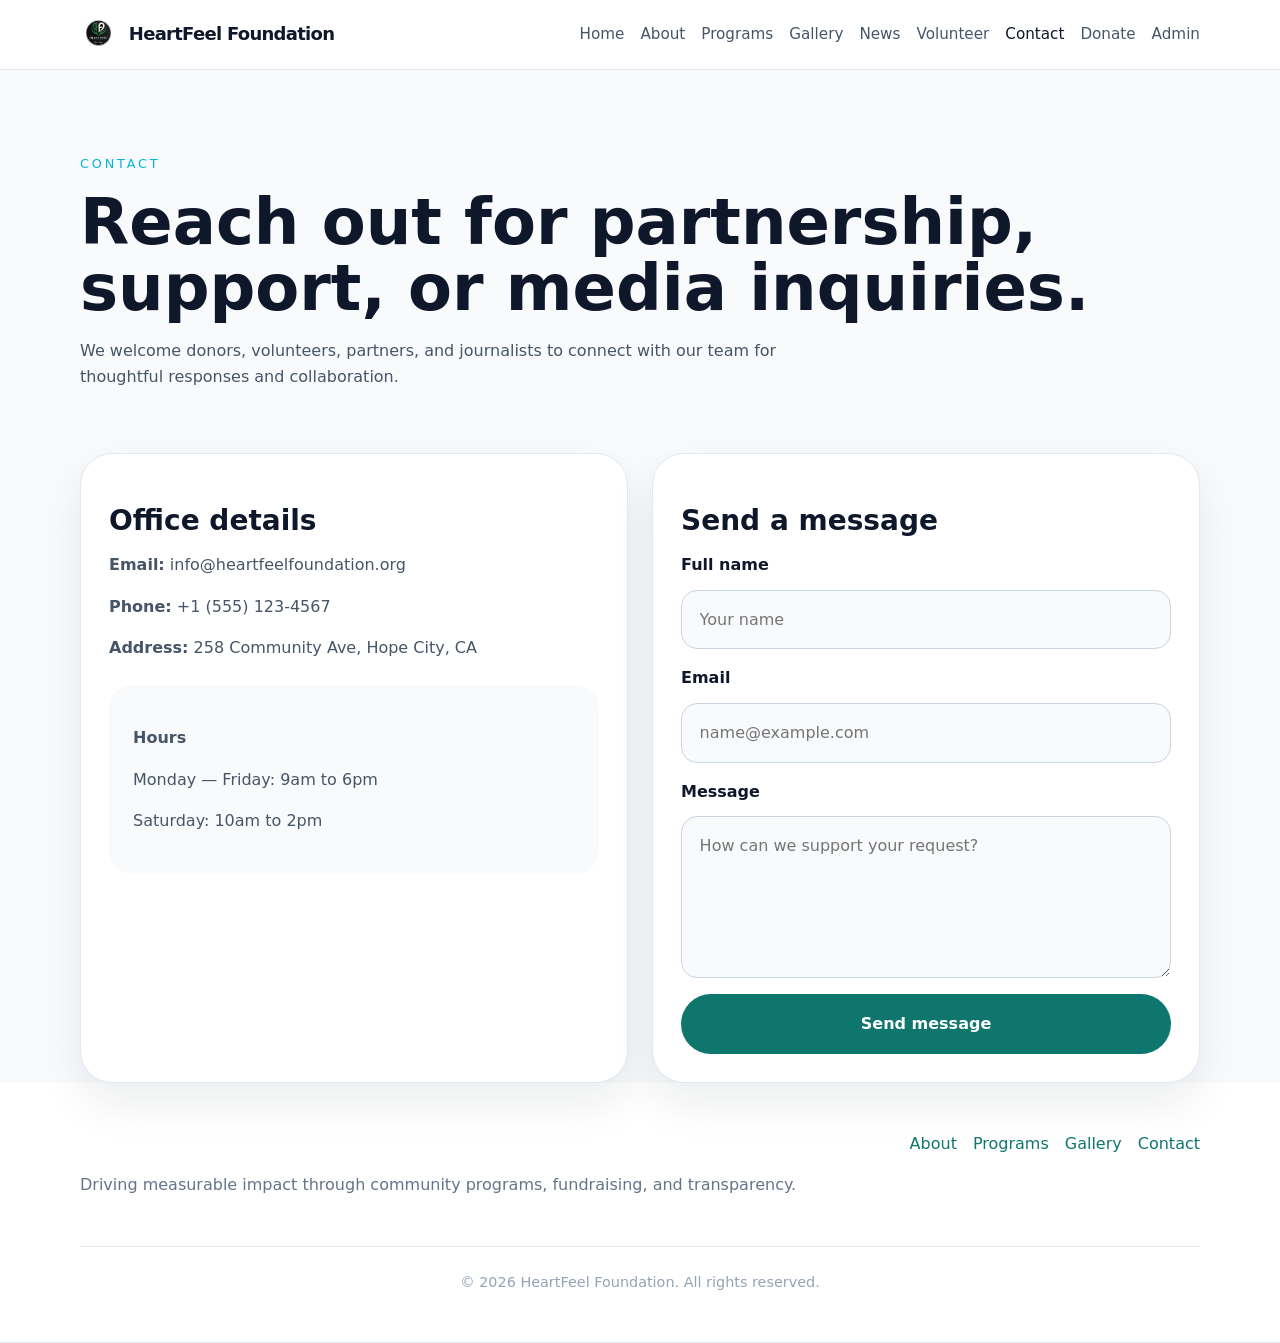
==== contact.html @ f9483cbe "Initial HeartFeel Foundation website" ====
<!DOCTYPE html>
<html lang="en">
  <head>
    <meta charset="UTF-8" />
    <meta name="viewport" content="width=device-width, initial-scale=1.0" />
    <meta name="description" content="Contact HeartFeel Foundation for partnership, support, or media inquiries." />
    <title>Contact | HeartFeel Foundation</title>
    <link rel="stylesheet" href="assets/css/styles.css" />
  </head>
  <body data-page="contact">
    <header class="site-header">
      <div class="container site-nav">
        <a href="index.html" class="site-brand">
          <img src="assets/images/logo.png" alt="HeartFeel Foundation logo" class="site-logo" />
          <span class="site-brand-text">HeartFeel Foundation</span>
        </a>
        <button class="nav-toggle" aria-expanded="false" aria-controls="main-navigation">Menu</button>
        <nav id="main-navigation" class="site-links">
          <a href="index.html">Home</a>
          <a href="about.html">About</a>
          <a href="programs.html">Programs</a>
          <a href="gallery.html">Gallery</a>
          <a href="blog.html">News</a>
          <a href="volunteer.html">Volunteer</a>
          <a href="contact.html" class="active">Contact</a>
          <a href="donate.html">Donate</a>
          <a href="admin.html">Admin</a>
        </nav>
      </div>
    </header>

    <main>
      <section class="container hero">
        <span class="section-subtitle" id="contact-hero-subtitle">Contact</span>
        <h1 class="hero-title" id="contact-hero-title">Reach out for partnership, support, or media inquiries.</h1>
        <p class="hero-copy" id="contact-hero-copy">We welcome donors, volunteers, partners, and journalists to connect with our team for thoughtful responses and collaboration.</p>
      </section>

      <section class="container cards-grid" id="contact-details-wrapper">
        <article class="contact-card" id="contact-details">
          <h2 class="section-heading" id="contact-details-title">Office details</h2>
          <p><strong>Email:</strong> <span id="contact-email">info@heartfeelfoundation.org</span></p>
          <p><strong>Phone:</strong> <span id="contact-phone">+1 (555) 123-4567</span></p>
          <p><strong>Address:</strong> <span id="contact-address">258 Community Ave, Hope City, CA</span></p>
          <div style="margin-top: 1.5rem; padding: 1.5rem; border-radius: 1.5rem; background: #f8fafc;">
            <p><strong>Hours</strong></p>
            <p id="contact-hours-day1">Monday — Friday: 9am to 6pm</p>
            <p id="contact-hours-day2">Saturday: 10am to 2pm</p>
          </div>
        </article>
        <article class="contact-card">
          <h2 class="section-heading">Send a message</h2>
          <form class="form-grid" method="post" action="#">
            <div class="form-field">
              <label for="contact-name">Full name</label>
              <input id="contact-name" name="contact-name" type="text" placeholder="Your name" required />
            </div>
            <div class="form-field">
              <label for="contact-input-email">Email</label>
              <input id="contact-input-email" name="contact-email" type="email" placeholder="name@example.com" required />
            </div>
            <div class="form-field" style="grid-column: 1 / -1;">
              <label for="contact-message">Message</label>
              <textarea id="contact-message" name="contact-message" rows="5" placeholder="How can we support your request?" required></textarea>
            </div>
            <div class="form-field" style="grid-column: 1 / -1;">
              <button type="submit" class="btn">Send message</button>
            </div>
          </form>
        </article>
      </section>
    </main>

    <footer class="site-footer">
      <div class="container footer-content">
        <div class="footer-top">
          <div>
            <strong>HeartFeel Foundation</strong>
            <p>Driving measurable impact through community programs, fundraising, and transparency.</p>
          </div>
          <div class="footer-links">
            <a href="about.html">About</a>
            <a href="programs.html">Programs</a>
            <a href="gallery.html">Gallery</a>
            <a href="contact.html">Contact</a>
          </div>
        </div>
        <div class="footer-bottom">© 2026 HeartFeel Foundation. All rights reserved.</div>
      </div>
    </footer>

    <script src="assets/js/main.js" defer></script>
  </body>
</html>
---- assets/css/styles.css ----
/* Global styles */
:root {
  color-scheme: light;
  font-family: Inter, system-ui, -apple-system, BlinkMacSystemFont, "Segoe UI", sans-serif;
  color: #0f172a;
  background: #f8fafc;
  line-height: 1.6;
}

* {
  box-sizing: border-box;
}

html {
  scroll-behavior: smooth;
}

body {
  margin: 0;
  background: #f8fafc;
  min-height: 100vh;
}

img {
  display: block;
  max-width: 100%;
}

a {
  color: #0f766e;
  text-decoration: none;
}

a:hover {
  text-decoration: underline;
}

button,
input,
select,
textarea {
  font: inherit;
}

.container {
  width: min(1120px, calc(100% - 2rem));
  margin: 0 auto;
}

.site-header,
.site-footer {
  width: 100%;
  background: #ffffff;
  border-bottom: 1px solid #e2e8f0;
}

.site-header {
  position: sticky;
  top: 0;
  z-index: 1000;
  backdrop-filter: blur(14px);
  background: rgba(255,255,255,0.96);
}

.site-nav {
  display: flex;
  flex-wrap: wrap;
  align-items: center;
  justify-content: space-between;
  gap: 1rem;
  padding: 1rem 0;
}

.site-brand {
  display: inline-flex;
  align-items: center;
  gap: 0.75rem;
  text-decoration: none;
}

.site-logo {
  width: 2.3rem;
  height: auto;
  display: block;
}

.site-brand-text {
  font-size: 1.125rem;
  font-weight: 700;
  letter-spacing: -0.04em;
  color: #0f172a;
}

.site-links {
  display: flex;
  flex-wrap: wrap;
  gap: 1rem;
  align-items: center;
}

.site-links a {
  color: #475569;
  font-size: 0.95rem;
  font-weight: 500;
}

.site-links a:hover,
.site-links a.active {
  color: #0f172a;
}

.nav-toggle {
  background: transparent;
  border: 1px solid #cbd5e1;
  border-radius: 999px;
  padding: 0.7rem 1rem;
  color: #0f172a;
  cursor: pointer;
  display: none;
}

.hero {
  padding: 5rem 0 3rem;
}

.hero-cover {
  position: relative;
  min-height: 80vh;
  padding: 6rem 0 3rem;
  background: linear-gradient(180deg, rgba(15,23,42,0.45), rgba(15,23,42,0.9)), url('../images/coverphoto.png') center/cover no-repeat;
  color: #ffffff;
}

.hero-cover .hero-overlay {
  position: absolute;
  inset: 0;
  background: rgba(15,23,42,0.45);
}

.hero-cover .hero-copy {
  position: relative;
  z-index: 1;
  color: #ffffff;
}

.hero-cover .hero-copy p,
.hero-cover .hero-copy .section-copy {
  color: rgba(255,255,255,0.9);
}

.hero-cover .button-group .btn,
.hero-cover .button-group .btn-secondary {
  border-color: rgba(255,255,255,0.18);
}

/* Admin media manager */
.media-manager {
  display: grid;
  grid-template-columns: 1fr 360px;
  gap: 1rem;
  align-items: start;
}

.media-dropzone {
  border: 2px dashed #cbd5e1;
  border-radius: 0.75rem;
  padding: 1rem;
  min-height: 160px;
  display: flex;
  align-items: center;
  justify-content: center;
  background: #fff;
}

.media-list {
  display: grid;
  grid-template-columns: repeat(auto-fill, minmax(100px, 1fr));
  gap: 0.5rem;
}

.media-item {
  position: relative;
  border-radius: 0.5rem;
  overflow: hidden;
  background: #f8fafc;
}

.media-item img,
.media-item video {
  width: 100%;
  height: 100%;
  object-fit: cover;
  display: block;
}

.media-item .media-actions {
  position: absolute;
  top: 6px;
  right: 6px;
  display: flex;
  gap: 6px;
}

.media-item button { 
  background: rgba(0,0,0,0.5);
  color: #fff;
  border: none;
  padding: 4px 6px;
  border-radius: 4px;
  font-size: 0.8rem;
  cursor: pointer;
}

.hero cover .button-group .btn,
.hero-cover .button-group .btn-secondary {
  border: 1px solid rgba(255,255,255,0.18);
}

.hero-title {
  font-size: clamp(2.75rem, 5vw, 4.5rem);
  line-height: 1.03;
  margin: 0;
}

.hero-copy,
.section-copy {
  max-width: 72ch;
  color: #475569;
}

.button-group {
  display: flex;
  gap: 1rem;
  flex-wrap: wrap;
  margin-top: 1.75rem;
}

.flex {
  display: flex;
}

.items-center {
  align-items: center;
}

.justify-between {
  justify-content: space-between;
}

.gap-4 {
  gap: 1rem;
}

.btn,
.btn-secondary {
  display: inline-flex;
  align-items: center;
  justify-content: center;
  border-radius: 999px;
  padding: 1rem 1.6rem;
  font-weight: 700;
  transition: transform 0.2s ease, background-color 0.2s ease;
}

.btn {
  background: #0f766e;
  color: #ffffff;
  border: 1px solid transparent;
}

.btn:hover {
  background: #115e59;
  transform: translateY(-1px);
}

.btn-secondary {
  color: #0f172a;
  background: #f8fafc;
  border: 1px solid #cbd5e1;
}

.stats-grid,
.cards-grid,
.gallery-grid,
.blog-grid,
.dashboard-grid {
  display: grid;
  gap: 1.5rem;
}

.stats-grid,
.dashboard-grid {
  grid-template-columns: repeat(auto-fit, minmax(240px, 1fr));
}

.cards-grid,
.gallery-grid,
.blog-grid {
  grid-template-columns: repeat(auto-fit, minmax(260px, 1fr));
}

.stats-grid {
  grid-template-columns: repeat(2, minmax(0, 1fr));
}

.cards-grid,
.gallery-grid,
.blog-grid {
  grid-template-columns: repeat(auto-fit, minmax(260px, 1fr));
}

.section-card,
.feature-card,
.testimonial-card,
.news-card,
.donate-card,
.dashboard-card,
.contact-card {
  border-radius: 2rem;
  background: #ffffff;
  box-shadow: 0 20px 45px rgba(15, 23, 42, 0.08);
  border: 1px solid #e2e8f0;
  padding: 1.75rem;
}

.section-heading {
  margin-bottom: 1rem;
  font-size: 1.75rem;
  line-height: 1.1;
  color: #0f172a;
}

.section-subtitle {
  display: inline-block;
  margin-bottom: 1rem;
  font-size: 0.8rem;
  letter-spacing: 0.22em;
  text-transform: uppercase;
  color: #06b6d4;
}

.stat-card {
  padding: 2rem;
  background: linear-gradient(180deg, #ffffff 0%, #f0f9ff 100%);
  text-align: center;
}

.stat-value {
  font-size: 2rem;
  font-weight: 700;
  color: #0f172a;
}

.stat-label {
  color: #64748b;
  margin-top: 0.6rem;
}

.feature-card h3,
.news-card h3,
.testimonial-card h3,
.donate-card h3,
.dashboard-card h3 {
  margin-top: 0;
  margin-bottom: 0.8rem;
  font-size: 1.2rem;
}

.testimonial-card p,
.news-card p,
.contact-card p,
.donate-card p {
  color: #475569;
}

.testimonial-card cite,
.feature-card span {
  display: block;
  margin-top: 1rem;
  color: #64748b;
  font-size: 0.95rem;
}

.hero-image {
  border-radius: 2rem;
  overflow: hidden;
  min-height: 28rem;
  background: linear-gradient(135deg, #06b6d4 0%, #2563eb 100%);
}

.hero-image img {
  width: 100%;
  height: 100%;
  object-fit: cover;
}

.section-card ul,
.contact-card ul {
  padding-left: 1.25rem;
  color: #475569;
}

.section-card li,
.contact-card li {
  margin-bottom: 0.75rem;
}

.form-grid {
  display: grid;
  gap: 1rem;
}

.form-field {
  display: flex;
  flex-direction: column;
}

.form-field label {
  margin-bottom: 0.75rem;
  font-weight: 600;
  color: #0f172a;
}

.form-field input,
.form-field select,
.form-field textarea {
  border: 1px solid #cbd5e1;
  border-radius: 1rem;
  background: #f8fafc;
  padding: 1rem 1.1rem;
  color: #0f172a;
  transition: border-color 0.2s ease;
}

.form-field input:focus,
.form-field select:focus,
.form-field textarea:focus {
  outline: none;
  border-color: #06b6d4;
}

.form-grid.columns-2 {
  grid-template-columns: repeat(2, minmax(0, 1fr));
}

.footer-content {
  padding: 3rem 0;
  color: #64748b;
}

.footer-content strong {
  color: #ffffff;
}

.footer-top {
  display: flex;
  flex-wrap: wrap;
  gap: 2rem;
  justify-content: space-between;
}

.footer-links {
  display: flex;
  flex-wrap: wrap;
  gap: 1rem;
}

.footer-bottom {
  margin-top: 2rem;
  border-top: 1px solid #e2e8f0;
  padding-top: 1.5rem;
  font-size: 0.9rem;
  color: #94a3b8;
  text-align: center;
}

@media (max-width: 960px) {
  .stats-grid,
  .form-grid.columns-2,
  .footer-top {
    grid-template-columns: 1fr;
  }
}

@media (max-width: 760px) {
  .nav-toggle {
    display: inline-flex;
  }

  .site-links {
    width: 100%;
    display: none;
    flex-direction: column;
    background: rgba(255,255,255,0.98);
    border: 1px solid #e2e8f0;
    border-radius: 1.5rem;
    padding: 1rem;
  }

  .site-links.open {
    display: flex;
  }

  .site-links a {
    width: 100%;
  }
}
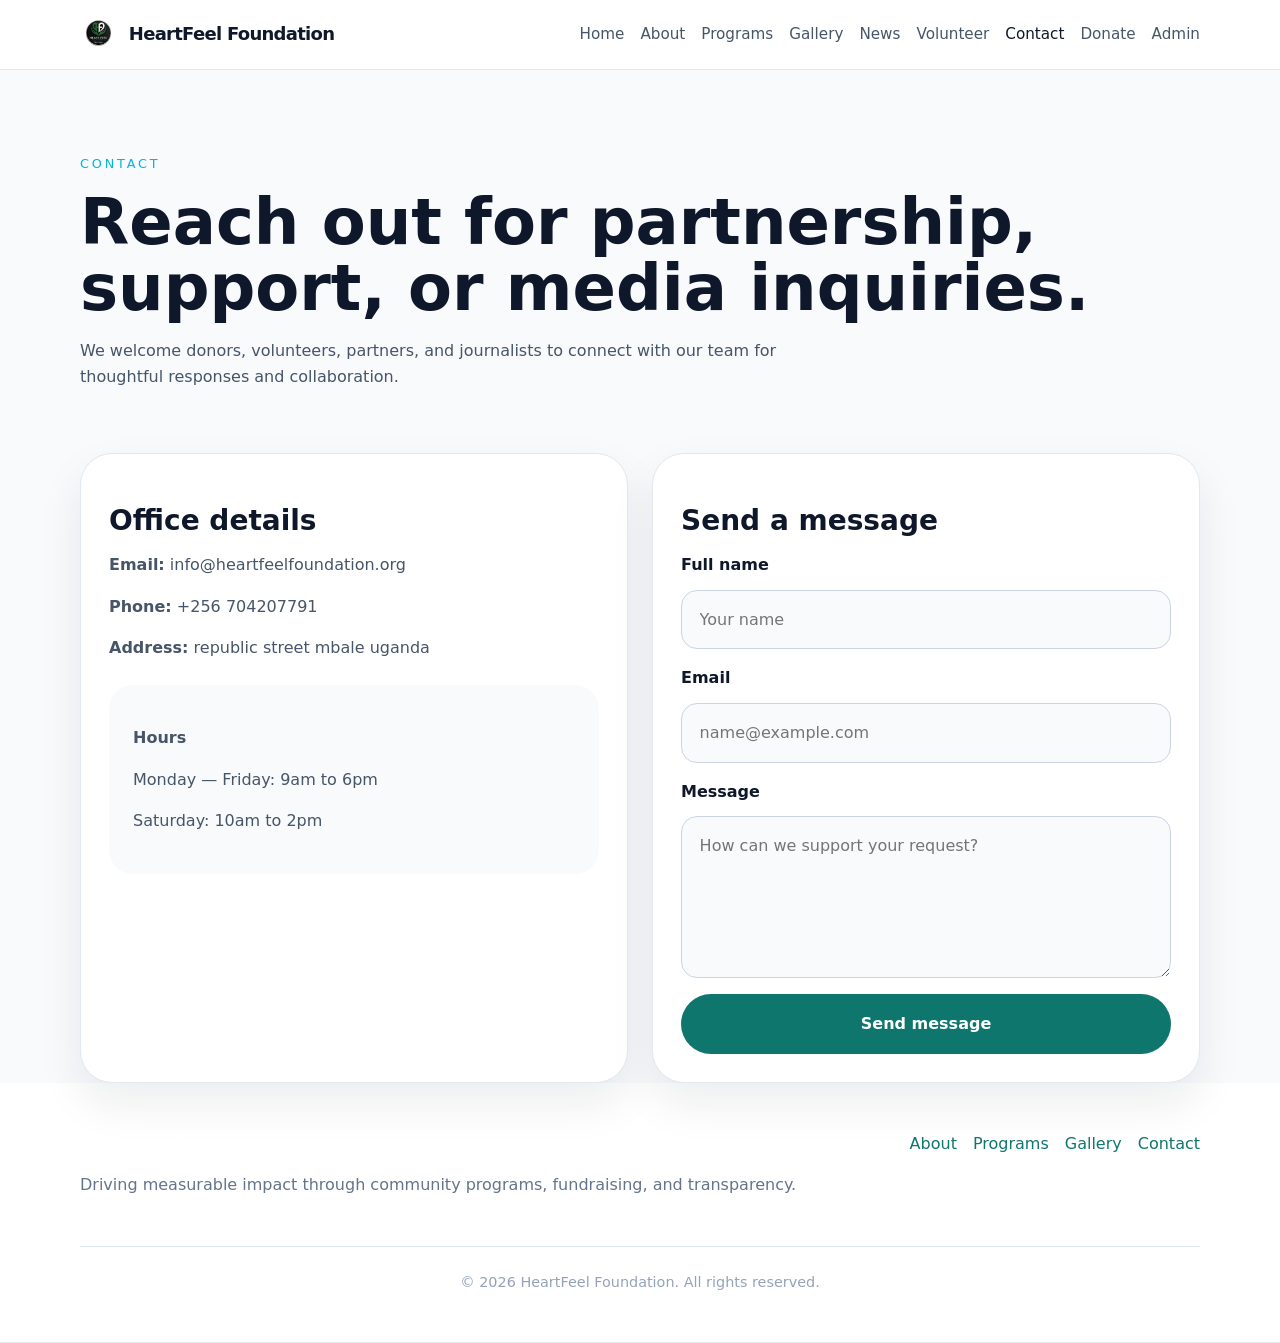
==== commit 40d1aeb3: "deploy: 7c590a20d9e5e35f15bdd223ddf4c9a151e0cc45" ====
(no text change in the page or its own stylesheets)
